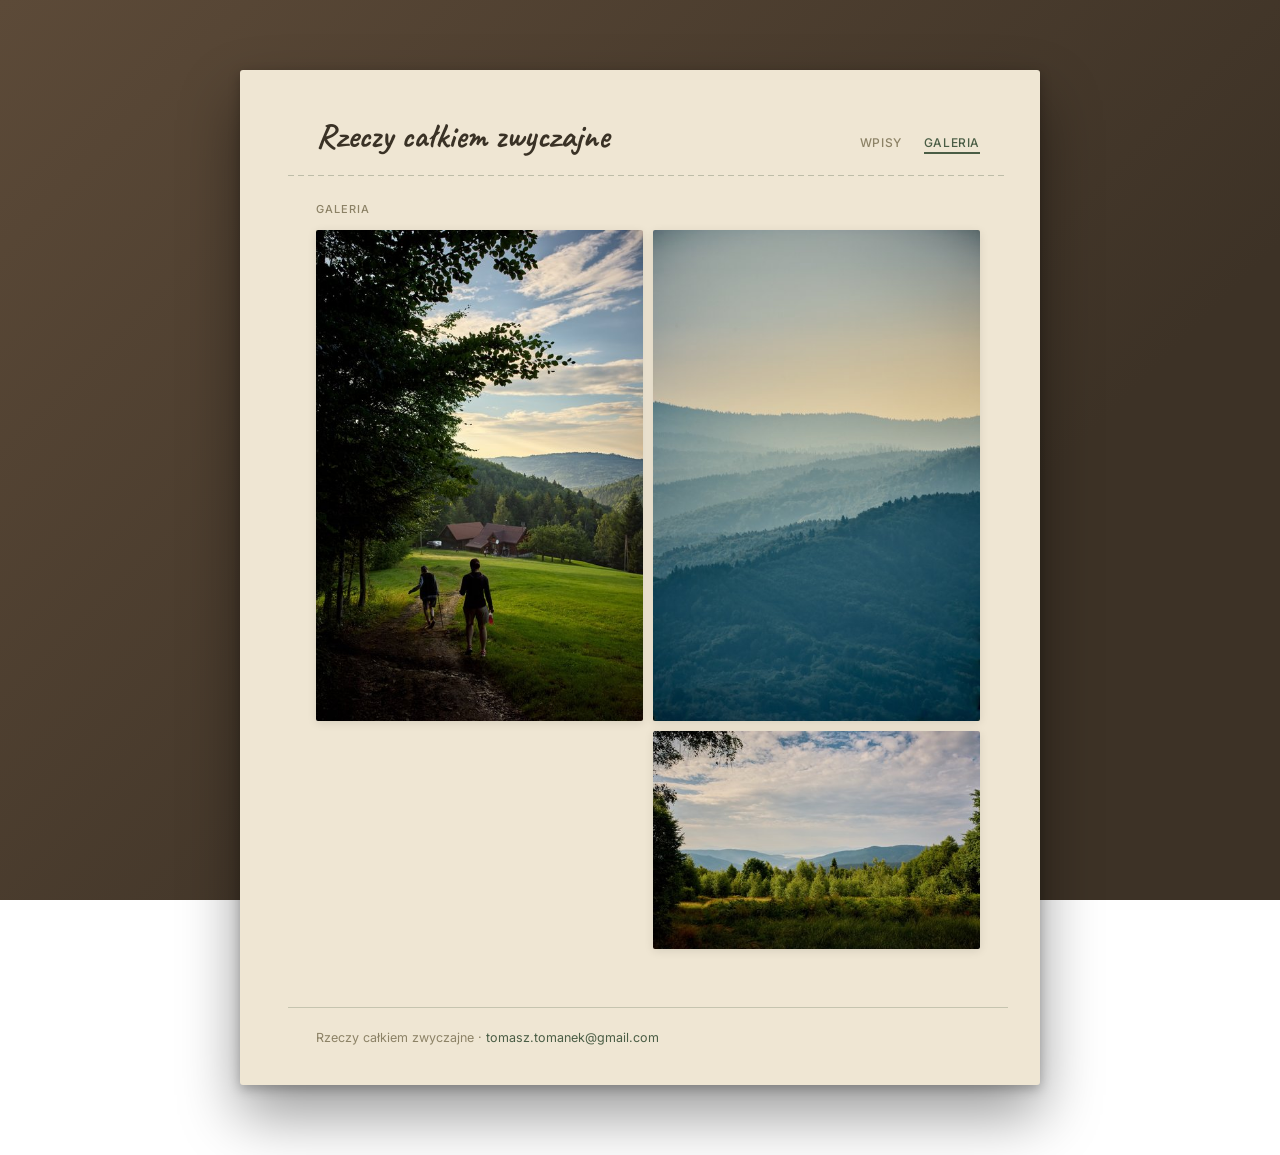
==== galeria/index.html @ 4eaaa245 "First upload" ====
<!DOCTYPE html>
<html lang="pl">
<head>
<meta charset="utf-8">
<meta name="viewport" content="width=device-width, initial-scale=1">
<title>Rzeczy całkiem zwyczajne</title>
<link rel="preconnect" href="https://fonts.googleapis.com">
<link href="https://fonts.googleapis.com/css2?family=Caveat:wght@500;600;700&family=Source+Serif+4:ital,wght@0,400;0,600;1,400&family=Inter:wght@400;500;600&display=swap" rel="stylesheet">
<link rel="stylesheet" href="/style.css">
</head>
<body>
<div class="page">
  <div class="card">

    <header class="site-header">
      <span class="site-title">Rzeczy całkiem zwyczajne</span>
      <nav class="site-nav">
        <a href="/" class="">Wpisy</a>
        <a href="/galeria/" class="nav-active">Galeria</a>
      </nav>
    </header>
    <div class="rule"></div>

    
    <div class="gallery-section">
      <div class="gallery-label">Galeria</div>
      <div class="gallery-grid">
        
        <img src="/photos/thumb/18-07-26__DSC4993_Zielony.jpg" data-full="/photos/full/18-07-26__DSC4993_Zielony.jpg" onclick="openLightbox(this)">
        
        <img src="/photos/thumb/19-07-26__DSC5142_Zielony.jpg" data-full="/photos/full/19-07-26__DSC5142_Zielony.jpg" onclick="openLightbox(this)">
        
        <img src="/photos/thumb/19-07-26__DSC5166_Zielony.jpg" data-full="/photos/full/19-07-26__DSC5166_Zielony.jpg" onclick="openLightbox(this)">
        
      </div>
    </div>


    <footer class="site-footer">
      <p>Rzeczy całkiem zwyczajne · <a href="mailto:tomasz.tomanek@gmail.com">tomasz.tomanek@gmail.com</a></p>
    </footer>

  </div>
</div>

<div id="lightbox" class="lightbox" onclick="closeLightbox()">
  <img id="lightbox-img" onclick="event.stopPropagation()">
  <div class="lightbox-close" onclick="closeLightbox()">&times;</div>
</div>

<script src="/gallery.js"></script>
</body>
</html>
---- style.css ----
:root {
  --accent: #4a5d45;
}

* { box-sizing: border-box; }

body {
  margin: 0;
  background: linear-gradient(135deg, #5c4a38, #3d3226 70%);
  background-attachment: fixed;
  font-family: Inter, system-ui, sans-serif;
  color: #332c22;
}

a { color: var(--accent); text-decoration: none; }
a:hover { color: #3a4a37; }
::selection { background: #4a5d4533; }

.page {
  min-height: 100vh;
  padding: 70px 20px;
  display: flex;
  justify-content: center;
}

.card {
  width: 100%;
  max-width: 800px;
  background: #efe6d3;
  border-radius: 3px;
  box-shadow: 0 30px 60px rgba(0, 0, 0, .4), 0 4px 12px rgba(0, 0, 0, .25);
  padding: 0 0 0 16px;
}

.site-header {
  max-width: 720px;
  margin: 0 auto;
  padding: 44px 28px 18px;
  display: flex;
  justify-content: space-between;
  align-items: baseline;
  flex-wrap: wrap;
  gap: 10px;
}

.site-title {
  font-family: Caveat, cursive;
  font-weight: 700;
  font-size: 34px;
  color: #3a3226;
}

.site-nav {
  display: flex;
  gap: 22px;
  font: 500 12px Inter, sans-serif;
  letter-spacing: .05em;
  text-transform: uppercase;
}

.site-nav a { color: #8c8266; }
.site-nav a.nav-active {
  color: var(--accent);
  border-bottom: 2px solid var(--accent);
  padding-bottom: 2px;
}

.rule {
  max-width: 720px;
  margin: 0 auto;
  height: 1px;
  background: repeating-linear-gradient(90deg, rgba(74, 93, 69, .3) 0 6px, transparent 6px 10px);
}

.entries {
  max-width: 640px;
  margin: 0 auto;
  padding: 36px 28px 10px;
}

.entry { margin-bottom: 44px; }

.entry-date {
  font-family: Caveat, cursive;
  font-size: 20px;
  color: var(--accent);
  margin-bottom: 12px;
}

.entry-body { overflow: hidden; }

.entry-body p {
  font-family: 'Source Serif 4', serif;
  font-size: 15.5px;
  line-height: 1.75;
  color: #332c22;
  margin: 0 0 1em;
  text-wrap: pretty;
}

.entry-photo {
  width: 150px;
  margin: 2px 0 8px;
  border: 5px solid #fff;
  box-shadow: 0 3px 10px rgba(0, 0, 0, .18);
  cursor: zoom-in;
}

.entry-photo-right { float: right; margin: 2px 0 16px 8px; transform: rotate(2deg); }
.entry-photo-left { float: left; margin: 2px 8px 16px 0; transform: rotate(-2deg); }

.pager {
  max-width: 640px;
  margin: 0 auto;
  padding: 10px 28px 30px;
  display: flex;
  justify-content: space-between;
  font: 500 13px Inter, sans-serif;
}

.pager a { color: var(--accent); }

.gallery-section {
  max-width: 720px;
  margin: 26px auto 0;
  padding: 0 28px 8px;
}

.gallery-label {
  font: 500 11px Inter, sans-serif;
  color: #8c8266;
  letter-spacing: .09em;
  text-transform: uppercase;
  margin-bottom: 14px;
}

.gallery-grid {
  column-count: 2;
  column-gap: 10px;
}

.gallery-grid img {
  width: 100%;
  display: block;
  margin-bottom: 10px;
  border-radius: 2px;
  cursor: zoom-in;
  box-shadow: 0 2px 10px rgba(0, 0, 0, .1);
}

.site-footer {
  max-width: 720px;
  margin: 50px auto 0;
  padding: 22px 28px 40px;
  border-top: 1px solid rgba(74, 93, 69, .25);
}

.site-footer p {
  font: 400 12.5px Inter, sans-serif;
  color: #8c8266;
  margin: 0;
}

.lightbox {
  display: none;
  position: fixed;
  inset: 0;
  background: rgba(30, 26, 20, .92);
  align-items: center;
  justify-content: center;
  z-index: 50;
  cursor: zoom-out;
  padding: 40px;
}

.lightbox.open { display: flex; }

.lightbox img {
  max-width: 100%;
  max-height: 100%;
  box-shadow: 0 10px 40px rgba(0, 0, 0, .5);
  border-radius: 2px;
  cursor: default;
}

.lightbox-close {
  position: absolute;
  top: 24px;
  right: 32px;
  color: #efe6d3;
  font: 400 28px Inter, sans-serif;
  cursor: pointer;
  line-height: 1;
}

@media (max-width: 640px) {
  .page { padding: 30px 0; }
  .card { border-radius: 0; padding-left: 0; }
  .entries { padding: 28px 20px 10px; }
  .site-header { padding: 32px 20px 14px; }
  .gallery-section { padding: 0 20px 8px; }
  .site-footer { padding: 18px 20px 32px; }

  .entry-photo,
  .entry-photo-right,
  .entry-photo-left {
    float: none;
    width: 100%;
    max-width: 320px;
    display: block;
    margin: 0 auto 14px;
    transform: none;
  }

  .gallery-grid { column-count: 2; column-gap: 8px; }
}
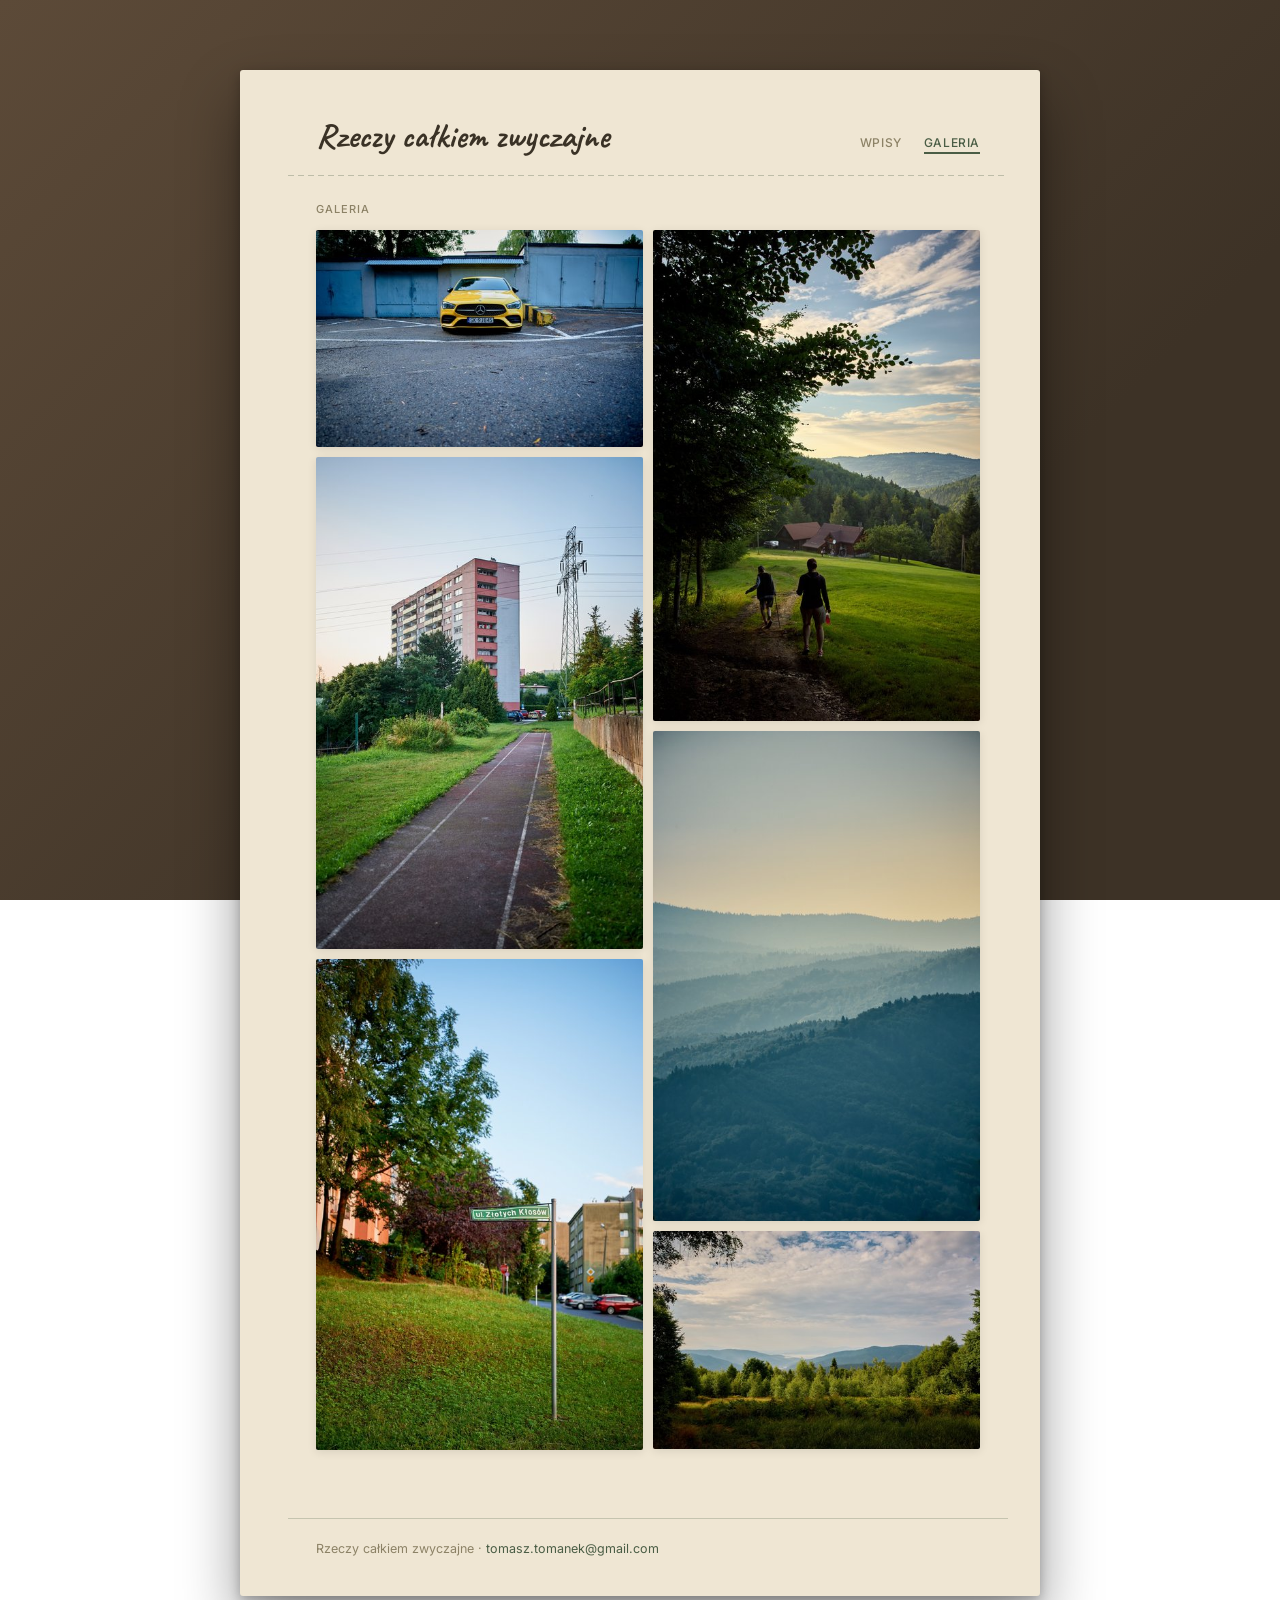
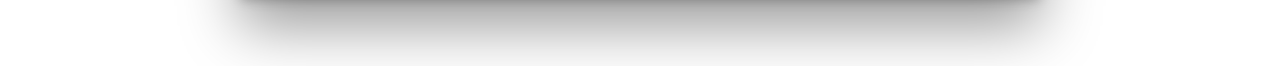
==== commit a029cddd: "Update of the www" ====
--- a/galeria/index.html
+++ b/galeria/index.html
@@ -26,6 +26,12 @@
       <div class="gallery-label">Galeria</div>
       <div class="gallery-grid">
         
+        <img src="/photos/thumb/13-07-26_19-32-42_DSC_4167_NIKON D700_Zielony.jpg" data-full="/photos/full/13-07-26_19-32-42_DSC_4167_NIKON D700_Zielony.jpg" onclick="openLightbox(this)">
+        
+        <img src="/photos/thumb/13-07-26_19-29-04_DSC_4158_NIKON D700_Zielony.jpg" data-full="/photos/full/13-07-26_19-29-04_DSC_4158_NIKON D700_Zielony.jpg" onclick="openLightbox(this)">
+        
+        <img src="/photos/thumb/13-07-26_19-25-54_DSC_4150_NIKON D700_Zielony.jpg" data-full="/photos/full/13-07-26_19-25-54_DSC_4150_NIKON D700_Zielony.jpg" onclick="openLightbox(this)">
+        
         <img src="/photos/thumb/18-07-26__DSC4993_Zielony.jpg" data-full="/photos/full/18-07-26__DSC4993_Zielony.jpg" onclick="openLightbox(this)">
         
         <img src="/photos/thumb/19-07-26__DSC5142_Zielony.jpg" data-full="/photos/full/19-07-26__DSC5142_Zielony.jpg" onclick="openLightbox(this)">
@@ -44,7 +50,9 @@
 </div>
 
 <div id="lightbox" class="lightbox" onclick="closeLightbox()">
+  <div class="lightbox-prev" onclick="event.stopPropagation(); lightboxPrev()">&#8249;</div>
   <img id="lightbox-img" onclick="event.stopPropagation()">
+  <div class="lightbox-next" onclick="event.stopPropagation(); lightboxNext()">&#8250;</div>
   <div class="lightbox-close" onclick="closeLightbox()">&times;</div>
 </div>
 
--- a/style.css
+++ b/style.css
@@ -165,7 +165,7 @@
   display: none;
   position: fixed;
   inset: 0;
-  background: rgba(30, 26, 20, .92);
+  background: #efe6d3;
   align-items: center;
   justify-content: center;
   z-index: 50;
@@ -178,7 +178,7 @@
 .lightbox img {
   max-width: 100%;
   max-height: 100%;
-  box-shadow: 0 10px 40px rgba(0, 0, 0, .5);
+  box-shadow: 0 10px 40px rgba(0, 0, 0, .25);
   border-radius: 2px;
   cursor: default;
 }
@@ -187,11 +187,27 @@
   position: absolute;
   top: 24px;
   right: 32px;
-  color: #efe6d3;
+  color: #332c22;
   font: 400 28px Inter, sans-serif;
   cursor: pointer;
   line-height: 1;
 }
+
+.lightbox-prev,
+.lightbox-next {
+  position: absolute;
+  top: 50%;
+  transform: translateY(-50%);
+  color: #332c22;
+  font: 400 40px Inter, sans-serif;
+  cursor: pointer;
+  line-height: 1;
+  user-select: none;
+  padding: 10px;
+}
+
+.lightbox-prev { left: 12px; }
+.lightbox-next { right: 12px; }
 
 @media (max-width: 640px) {
   .page { padding: 30px 0; }
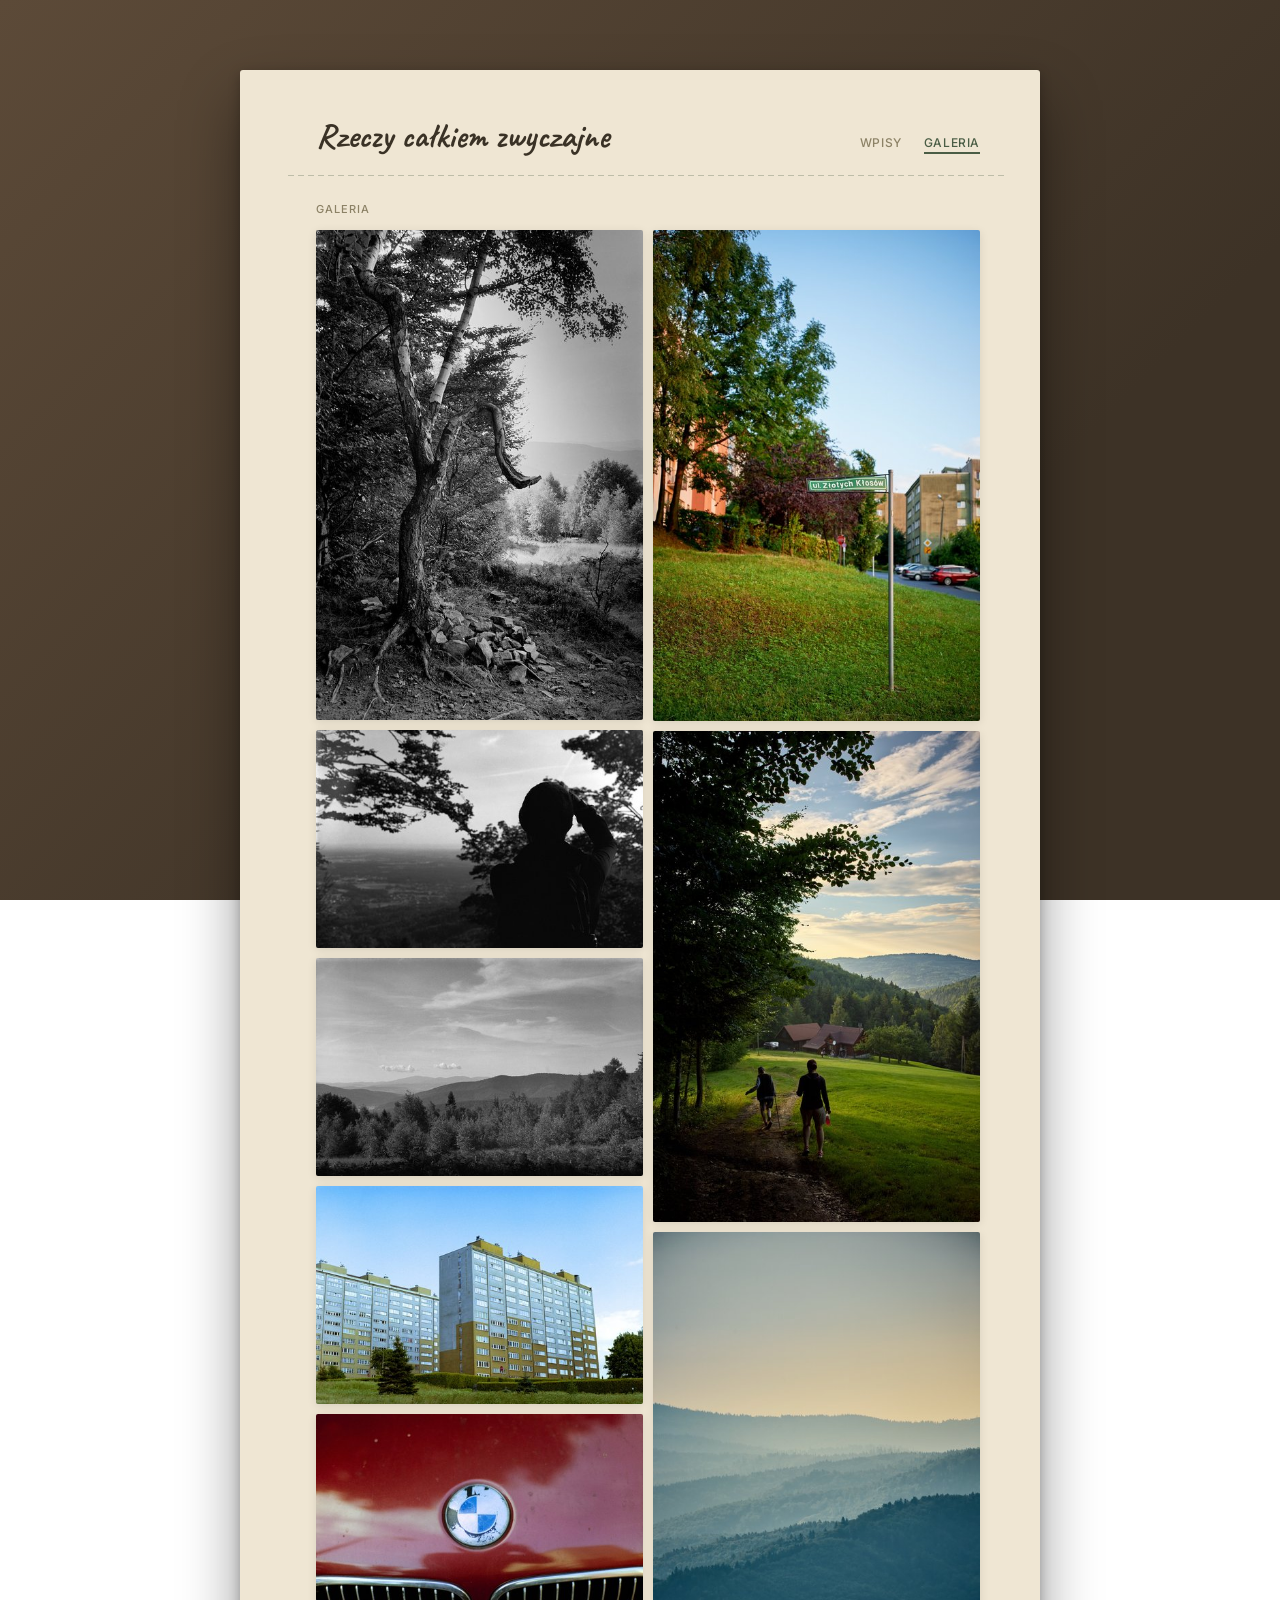
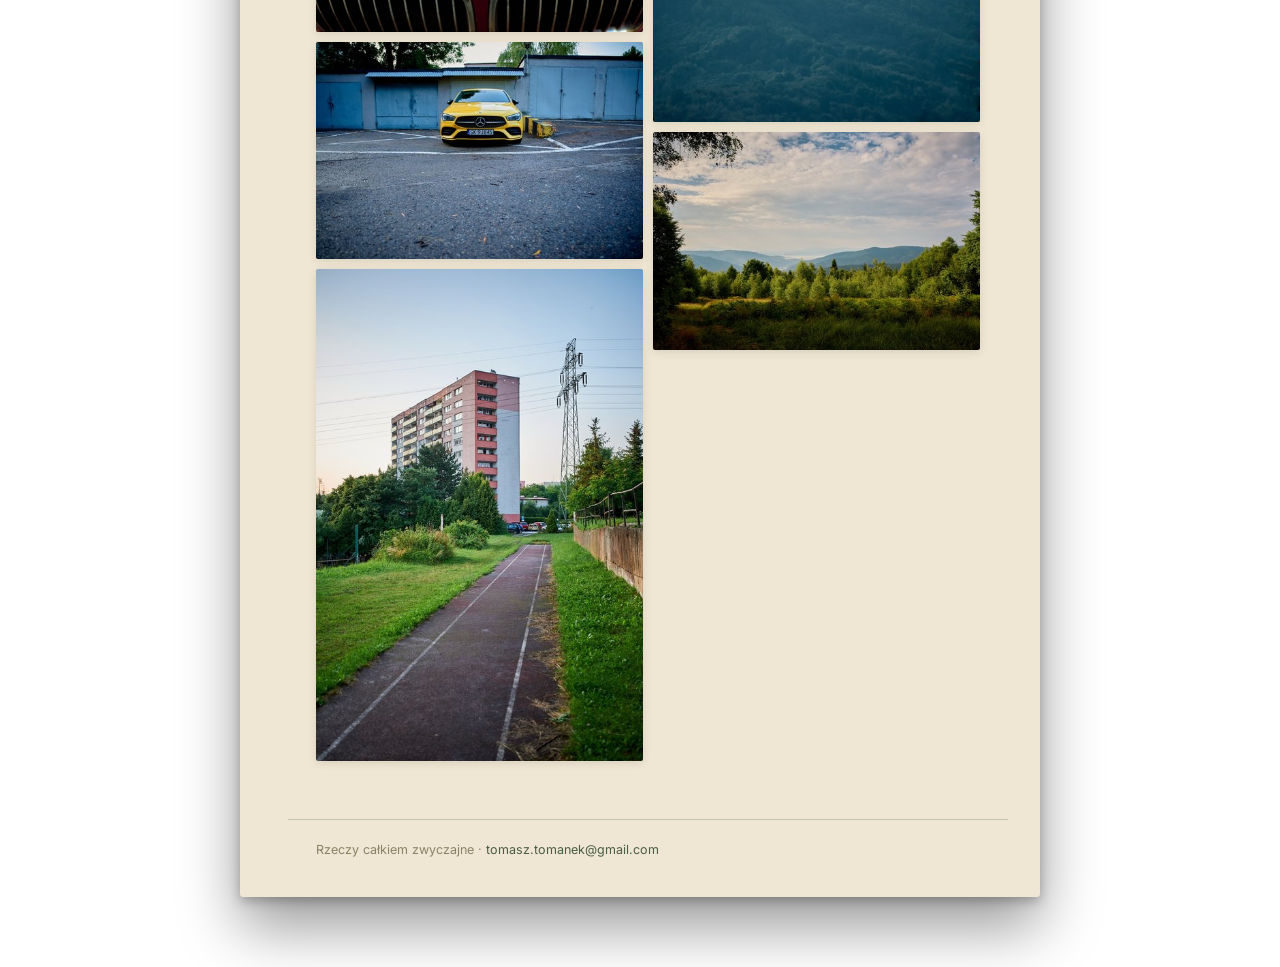
==== commit 3ec9236e: "Update of the www" ====
--- a/galeria/index.html
+++ b/galeria/index.html
@@ -25,6 +25,16 @@
     <div class="gallery-section">
       <div class="gallery-label">Galeria</div>
       <div class="gallery-grid">
+        
+        <img src="/photos/thumb/2026-07-29_FE_XP2_R01_8.jpg" data-full="/photos/full/2026-07-29_FE_XP2_R01_8.jpg" onclick="openLightbox(this)">
+        
+        <img src="/photos/thumb/2026-07-29_FE_XP2_R01_4.jpg" data-full="/photos/full/2026-07-29_FE_XP2_R01_4.jpg" onclick="openLightbox(this)">
+        
+        <img src="/photos/thumb/2026-07-29_FE_XP2_R01_9.jpg" data-full="/photos/full/2026-07-29_FE_XP2_R01_9.jpg" onclick="openLightbox(this)">
+        
+        <img src="/photos/thumb/2026-07-29_FE_GOLD_R02_24.jpg" data-full="/photos/full/2026-07-29_FE_GOLD_R02_24.jpg" onclick="openLightbox(this)">
+        
+        <img src="/photos/thumb/2026-07-29_FE_GOLD_R02_26.jpg" data-full="/photos/full/2026-07-29_FE_GOLD_R02_26.jpg" onclick="openLightbox(this)">
         
         <img src="/photos/thumb/13-07-26_19-32-42_DSC_4167_NIKON D700_Zielony.jpg" data-full="/photos/full/13-07-26_19-32-42_DSC_4167_NIKON D700_Zielony.jpg" onclick="openLightbox(this)">
         
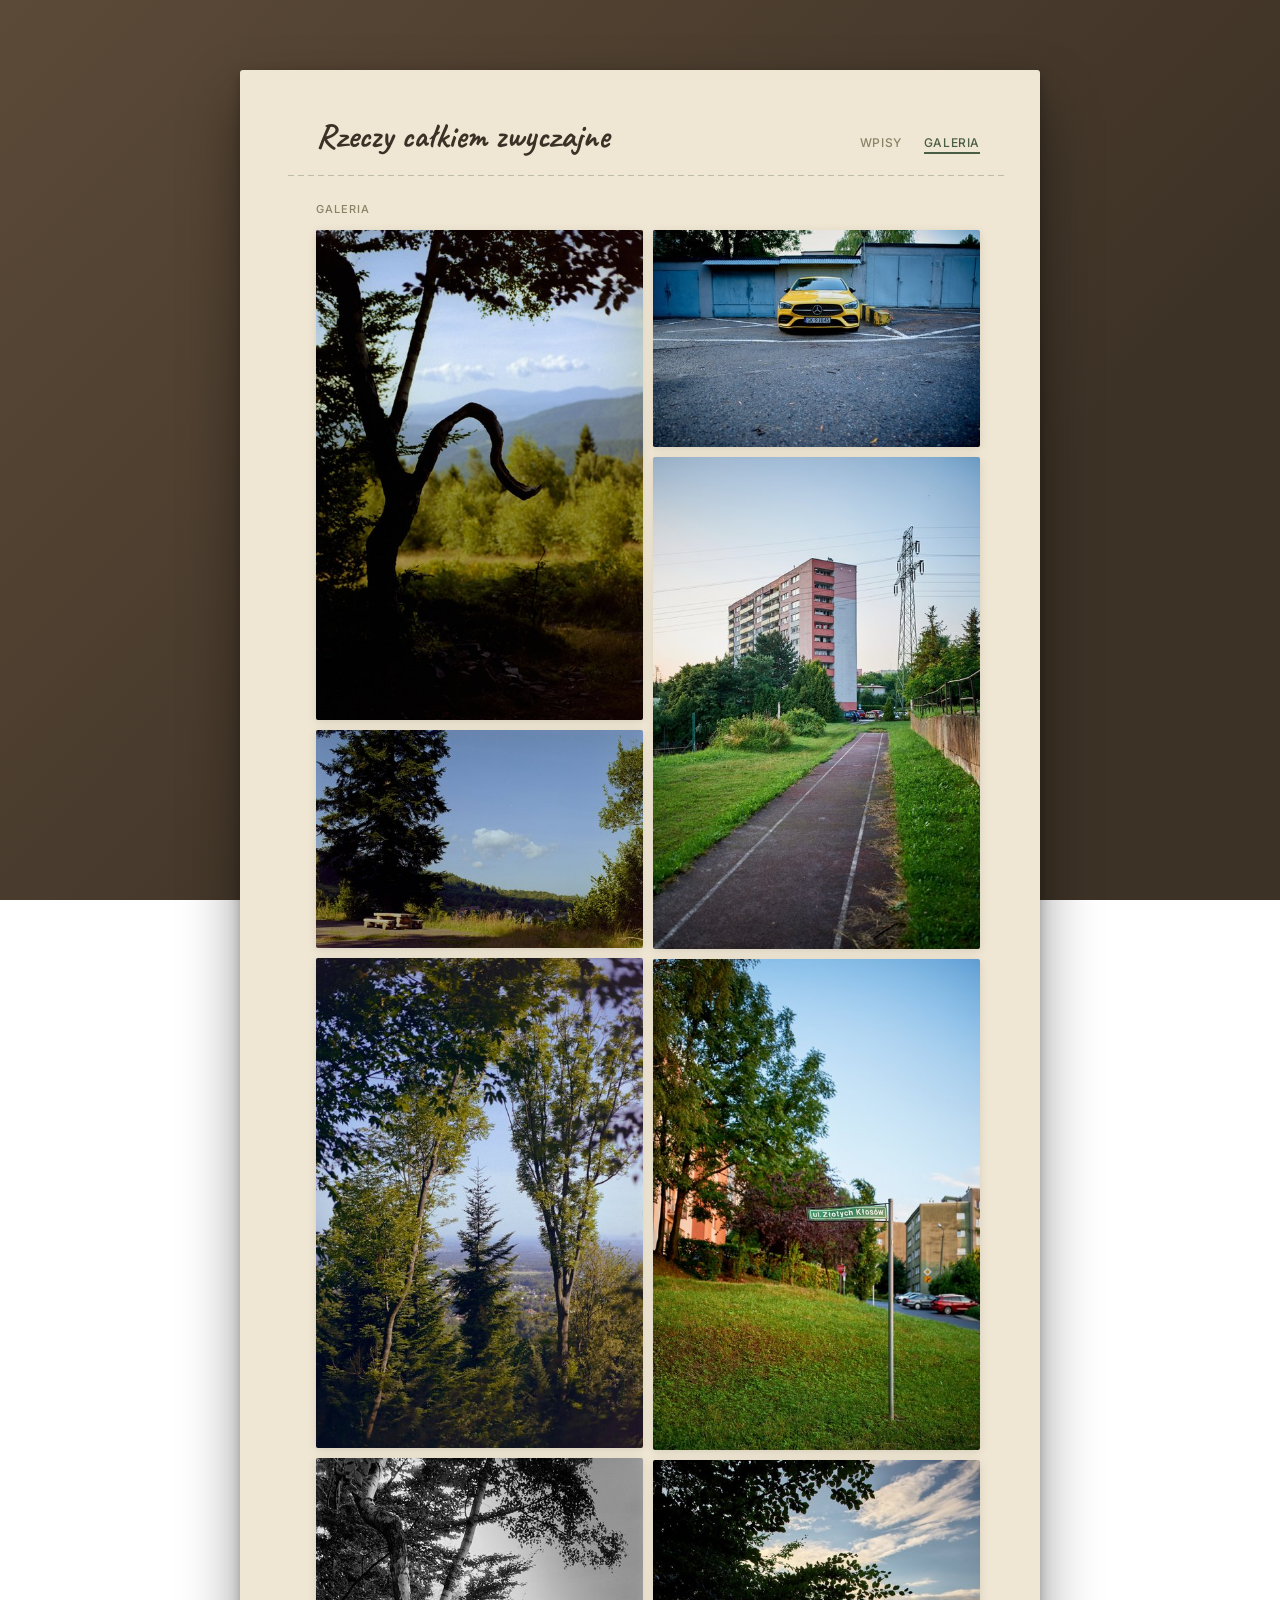
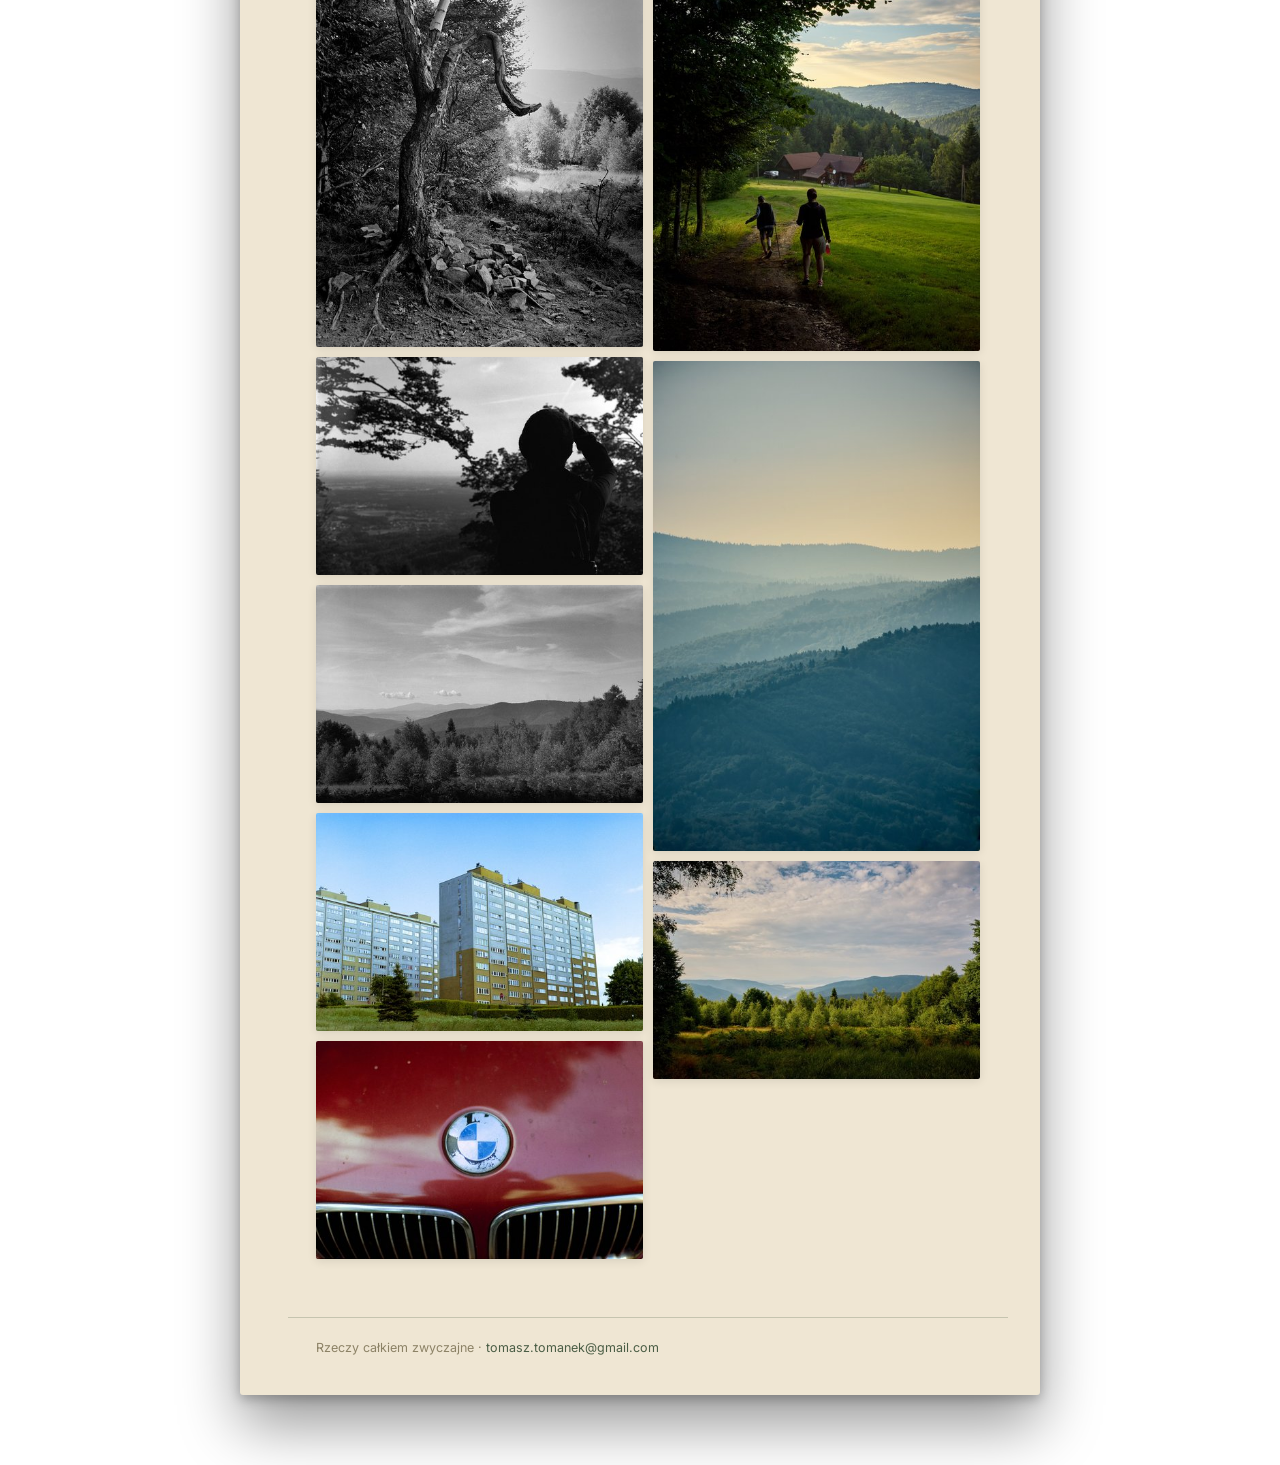
==== commit f88a96ea: "Update of the www" ====
--- a/galeria/index.html
+++ b/galeria/index.html
@@ -25,6 +25,12 @@
     <div class="gallery-section">
       <div class="gallery-label">Galeria</div>
       <div class="gallery-grid">
+        
+        <img src="/photos/thumb/2026-07-29_F801s_KODAK_R03_23.jpg" data-full="/photos/full/2026-07-29_F801s_KODAK_R03_23.jpg" onclick="openLightbox(this)">
+        
+        <img src="/photos/thumb/2026-07-29_F801s_KODAK_R03_36.jpg" data-full="/photos/full/2026-07-29_F801s_KODAK_R03_36.jpg" onclick="openLightbox(this)">
+        
+        <img src="/photos/thumb/2026-07-29_F801s_KODAK_R03_29.jpg" data-full="/photos/full/2026-07-29_F801s_KODAK_R03_29.jpg" onclick="openLightbox(this)">
         
         <img src="/photos/thumb/2026-07-29_FE_XP2_R01_8.jpg" data-full="/photos/full/2026-07-29_FE_XP2_R01_8.jpg" onclick="openLightbox(this)">
         
